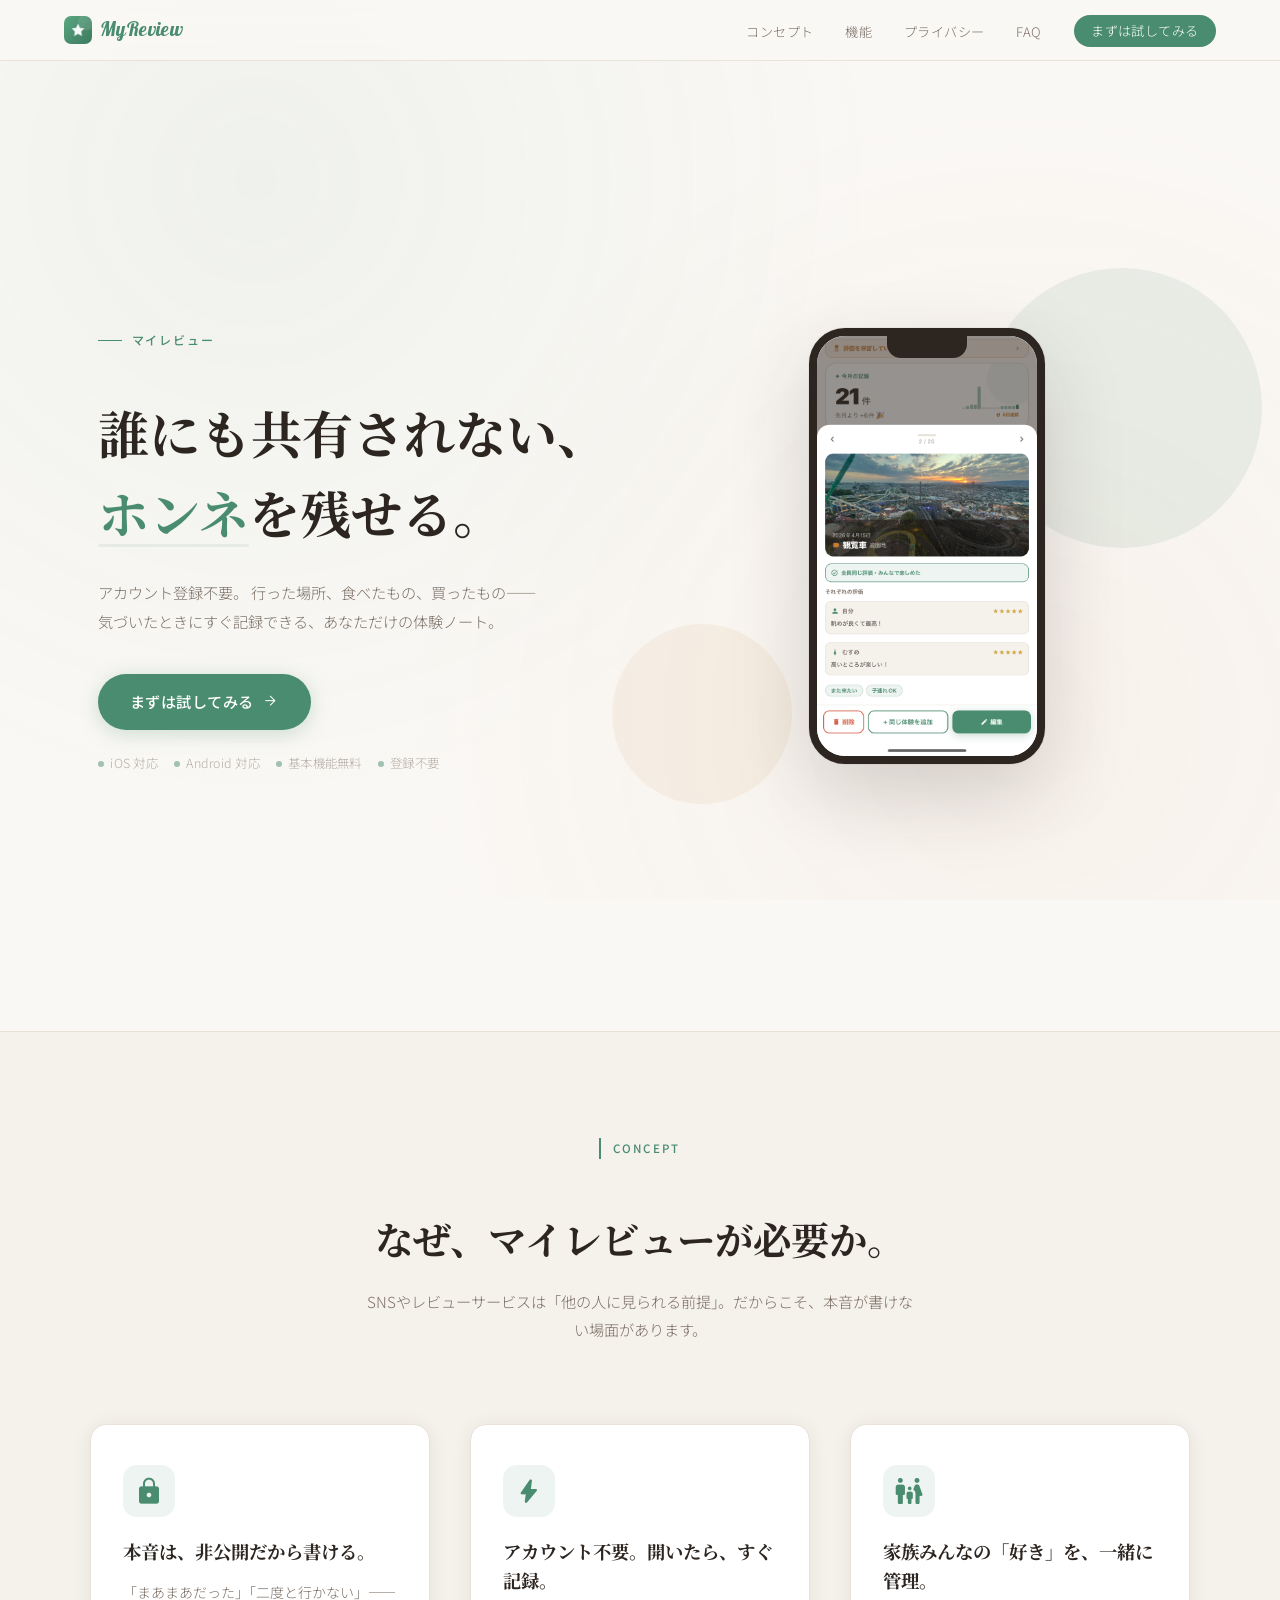
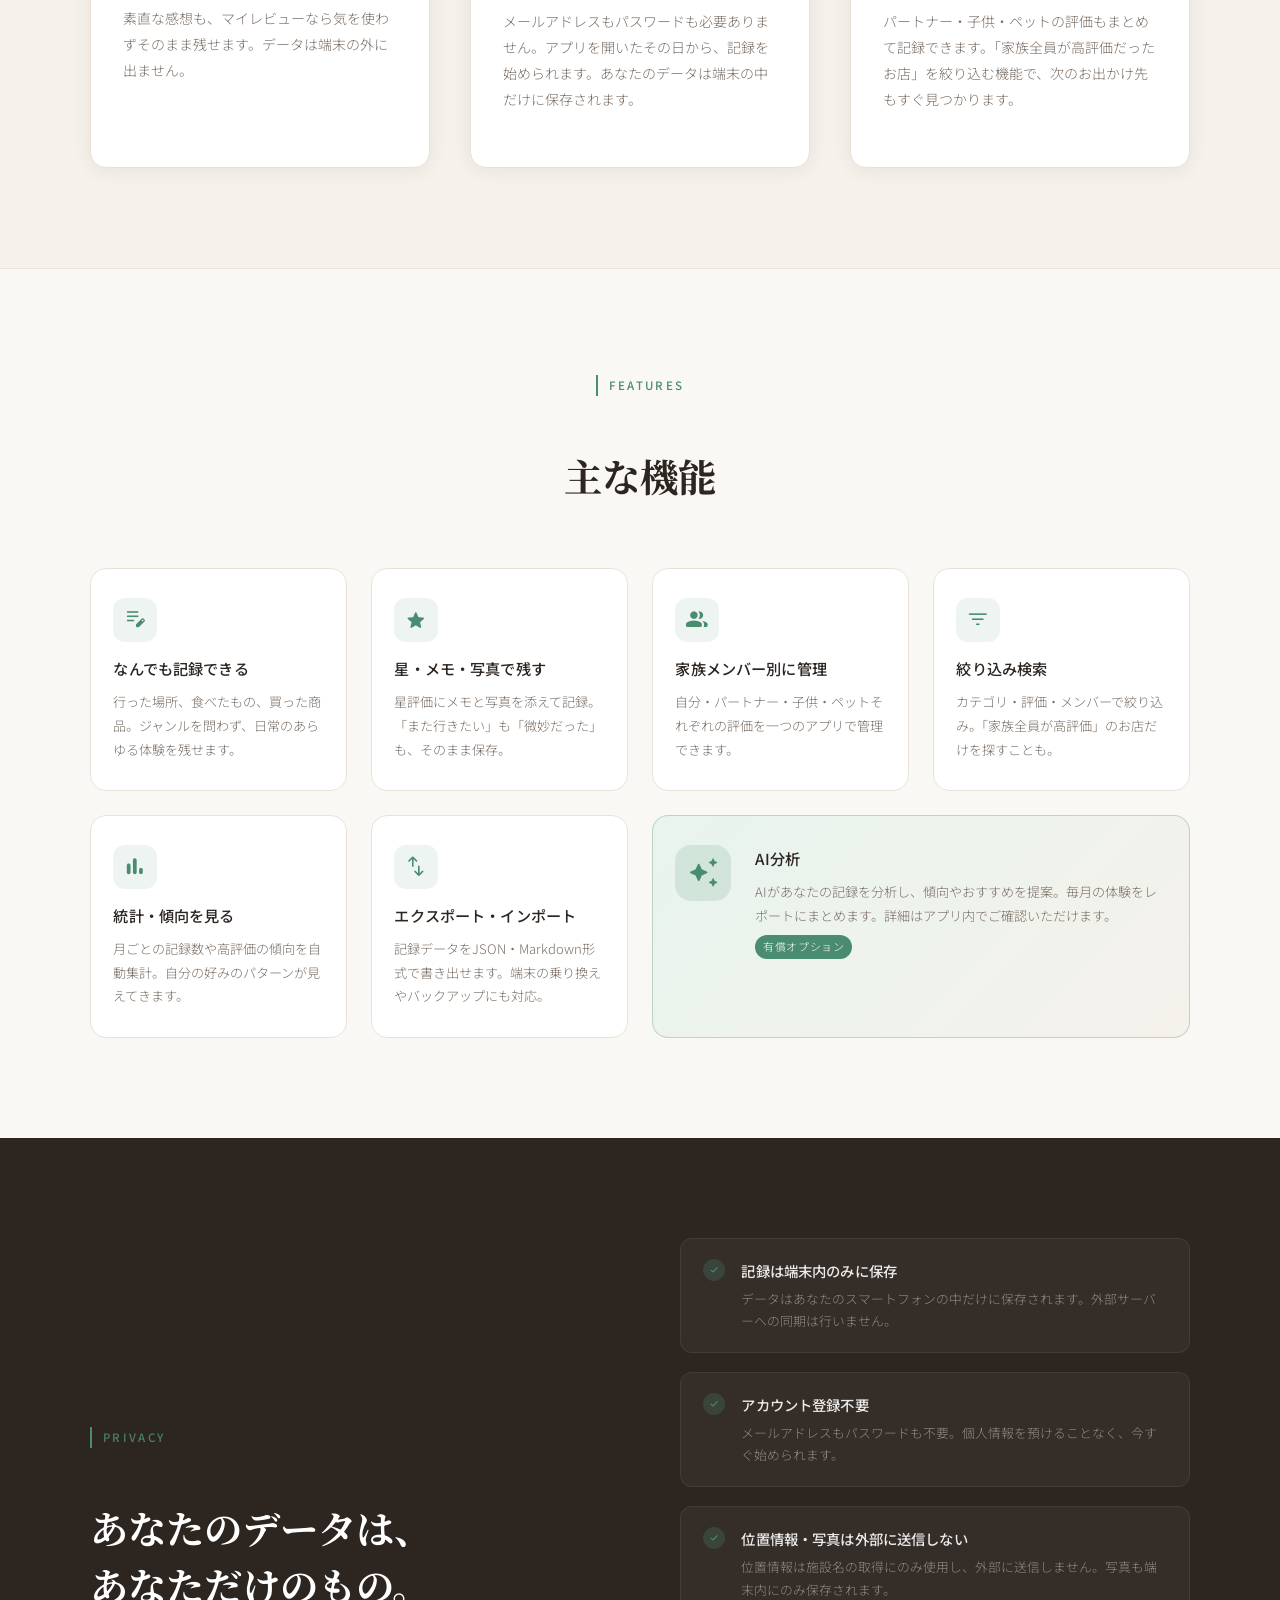
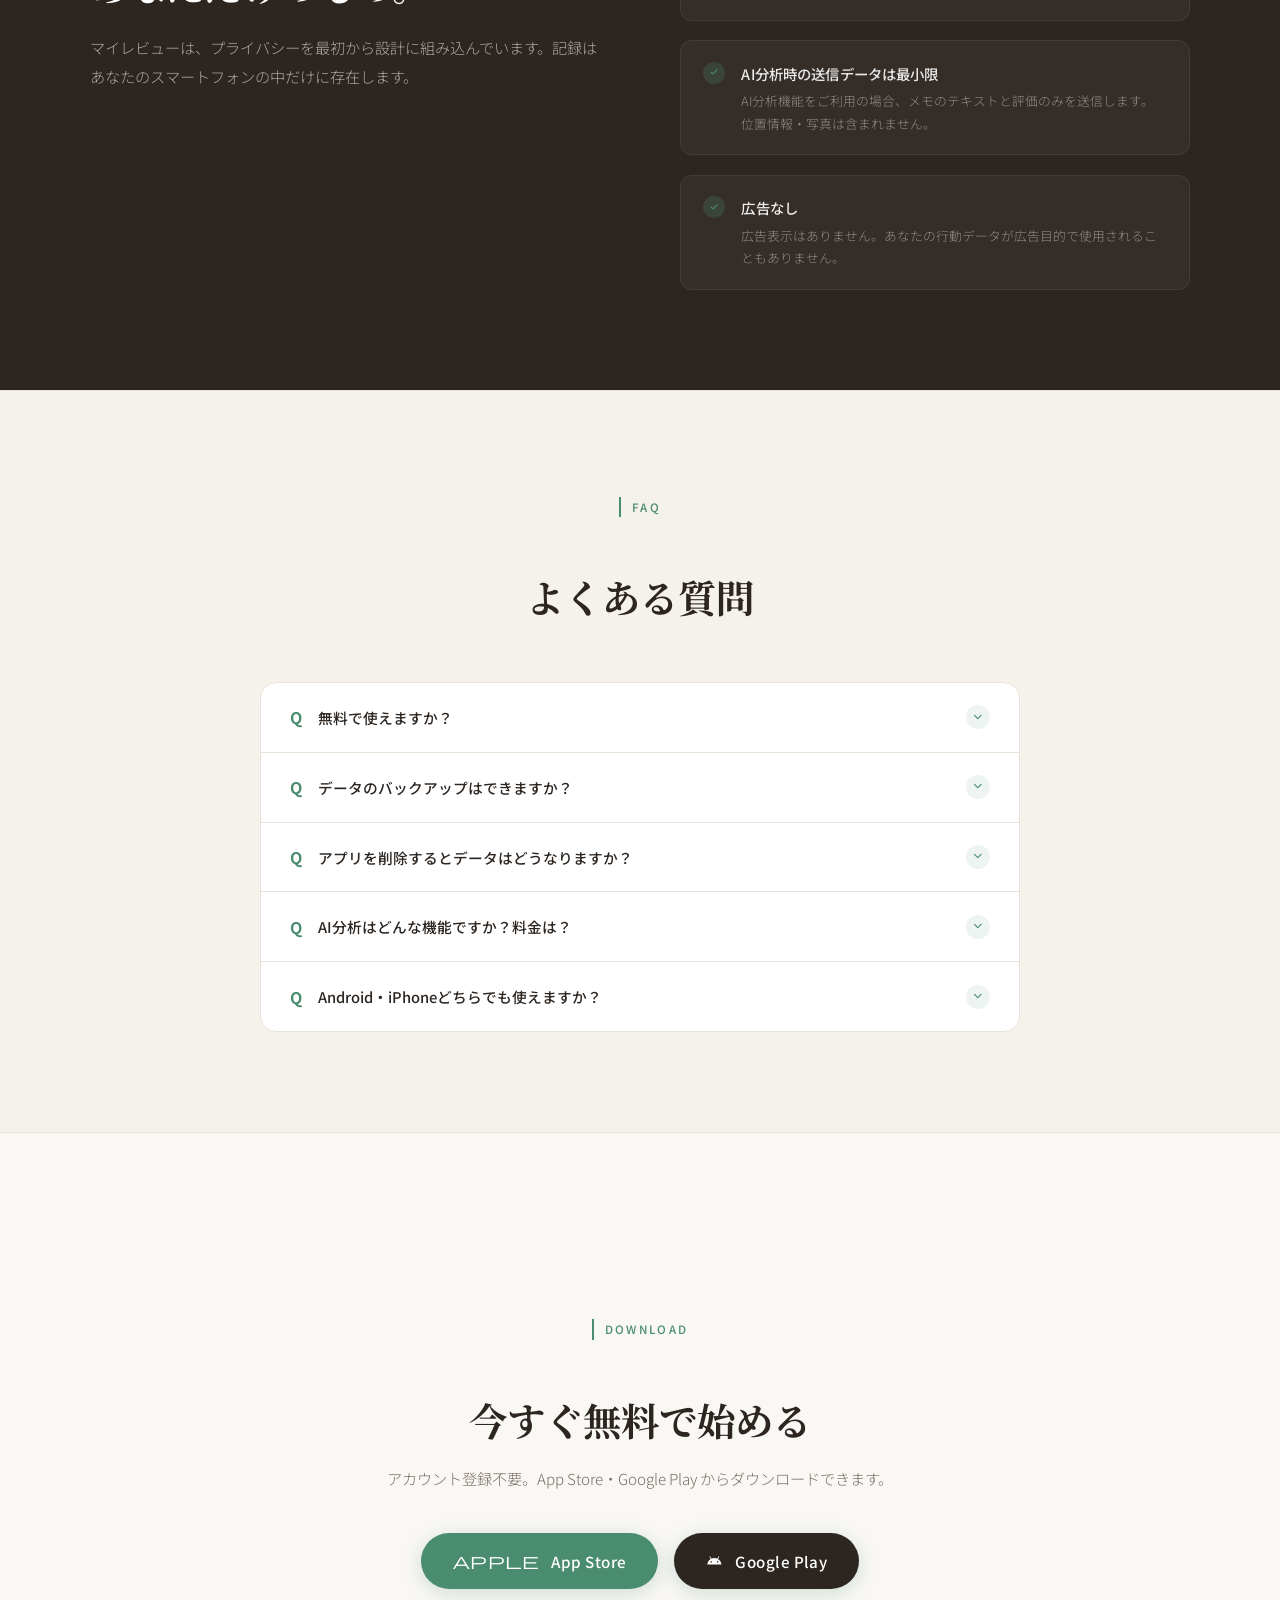
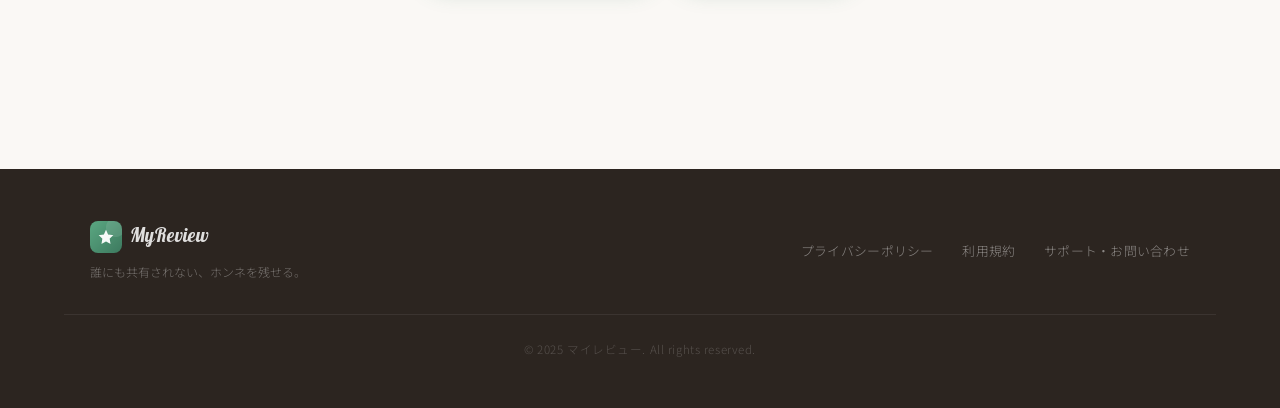
==== docs/my-review/index.html @ 0fd76d33 "Update from https://github.com/k38/my-review/commit/6fc2b87f0de3ad014514d001130b786534f47e41" ====
<!doctype html>
<html lang="ja">

<head>
  <meta charset="UTF-8" />
  <meta name="viewport" content="width=device-width, initial-scale=1.0" />
  <title>マイレビュー — 誰にも共有されない、ホンネを残せる</title>
  <link rel="preconnect" href="https://fonts.googleapis.com" />
  <link rel="preconnect" href="https://fonts.gstatic.com" crossorigin />
  <link rel="icon" type="image/png" href="icon.png" />
  <link rel="apple-touch-icon" href="icon.png" />
  <link
    href="https://fonts.googleapis.com/css2?family=Galada&family=Noto+Serif+JP:wght@400;600;700&family=Noto+Sans+JP:wght@300;400;500&display=swap"
    rel="stylesheet" />
  <link
    href="https://fonts.googleapis.com/css2?family=Material+Symbols+Rounded:opsz,wght,FILL,GRAD@20..48,100..700,0..1,-50..200"
    rel="stylesheet" />
  <link rel="stylesheet" href="./style.css" />
</head>

<body>
  <!-- ナビ -->
  <nav>
    <a href="#" class="nav-logo">
      <img src="icon.png" alt="マイレビューアイコン" />
      <span class="brand-galada">MyReview</span>
    </a>
    <ul class="nav-links">
      <li><a href="#concept">コンセプト</a></li>
      <li><a href="#features">機能</a></li>
      <li><a href="#privacy">プライバシー</a></li>
      <li><a href="#faq">FAQ</a></li>
      <li><a href="#download" class="nav-cta">まずは試してみる</a></li>
    </ul>
  </nav>

  <!-- Hero -->
  <section id="hero">
    <div class="hero-inner">
      <div>
        <p class="hero-eyebrow">
          <span style="
                font-family: &quot;Noto Sans JP&quot;, sans-serif;
                font-weight: 500;
                letter-spacing: 0.15em;
              ">マイレビュー</span>
        </p>
        <h1 class="hero-title">
          <span style="display: inline-block; word-break: keep-all;">誰にも共有されない、</span><br /><em>ホンネ</em>を残せる。
        </h1>
        <p class="hero-sub">
          アカウント登録不要。
          <span style="display: inline-block; word-break: keep-all;">行った場所、食べたもの、買ったもの——</span>
          <span style="display: inline-block; word-break: keep-all;">気づいたときにすぐ記録できる、あなただけの体験ノート。</span>
        </p>
        <a href="#" class="hero-cta">
          まずは試してみる
          <span class="ms hero-cta-arrow" style="font-size: 1.1em">arrow_forward</span>
        </a>
        <div class="hero-badges">
          <span class="hero-badge"><span class="hero-badge-dot"></span>iOS 対応</span>
          <span class="hero-badge"><span class="hero-badge-dot"></span>Android 対応</span>
          <span class="hero-badge"><span class="hero-badge-dot"></span>基本機能無料</span>
          <span class="hero-badge"><span class="hero-badge-dot"></span>登録不要</span>
        </div>
      </div>

      <div class="hero-visual">
        <div class="phone-decoration phone-decoration-1"></div>
        <div class="phone-decoration phone-decoration-2"></div>
        <div class="phone-mockup">
          <div class="phone-notch"></div>
          <img src="sample.png" alt="App screen showing the MyReview interface"
            style="width: 100%; height: 100%; object-fit: cover; object-position: bottom; display: block;" />
        </div>
      </div>
  </section>

  <!-- コンセプト -->
  <section id="concept">
    <div class="concept-inner">
      <div class="concept-header fade-in">
        <span class="section-label">Concept</span>
        <h2 class="section-title">なぜ、マイレビューが必要か。</h2>
        <p class="section-body" style="margin: 0 auto">
          SNSやレビューサービスは「他の人に見られる前提」。だからこそ、本音が書けない場面があります。
        </p>
      </div>

      <div class="concept-blocks">
        <div class="concept-block fade-in fade-in-delay-1">
          <div class="concept-icon ms" style="margin-bottom: 1.2rem">
            lock
          </div>
          <h3 class="concept-block-title">本音は、非公開だから書ける。</h3>
          <p class="concept-block-body">
            「まあまあだった」「二度と行かない」——素直な感想も、マイレビューなら気を使わずそのまま残せます。データは端末の外に出ません。
          </p>
        </div>
        <div class="concept-block fade-in fade-in-delay-2">
          <div class="concept-icon ms" style="margin-bottom: 1.2rem">
            bolt
          </div>
          <h3 class="concept-block-title">
            アカウント不要。開いたら、すぐ記録。
          </h3>
          <p class="concept-block-body">
            メールアドレスもパスワードも必要ありません。アプリを開いたその日から、記録を始められます。あなたのデータは端末の中だけに保存されます。
          </p>
        </div>
        <div class="concept-block fade-in fade-in-delay-3">
          <div class="concept-icon ms" style="margin-bottom: 1.2rem">
            family_restroom
          </div>
          <h3 class="concept-block-title">
            家族みんなの「好き」を、一緒に管理。
          </h3>
          <p class="concept-block-body">
            パートナー・子供・ペットの評価もまとめて記録できます。「家族全員が高評価だったお店」を絞り込む機能で、次のお出かけ先もすぐ見つかります。
          </p>
        </div>
      </div>
    </div>
  </section>

  <!-- 機能紹介 -->
  <section id="features">
    <div class="features-header fade-in">
      <span class="section-label">Features</span>
      <h2 class="section-title">主な機能</h2>
    </div>

    <div class="features-grid">
      <div class="feature-card fade-in fade-in-delay-1">
        <div class="feature-icon ms">edit_note</div>
        <div class="feature-title">なんでも記録できる</div>
        <div class="feature-body">
          行った場所、食べたもの、買った商品。ジャンルを問わず、日常のあらゆる体験を残せます。
        </div>
      </div>
      <div class="feature-card fade-in fade-in-delay-2">
        <div class="feature-icon ms">star</div>
        <div class="feature-title">星・メモ・写真で残す</div>
        <div class="feature-body">
          星評価にメモと写真を添えて記録。「また行きたい」も「微妙だった」も、そのまま保存。
        </div>
      </div>
      <div class="feature-card fade-in fade-in-delay-3">
        <div class="feature-icon ms">group</div>
        <div class="feature-title">家族メンバー別に管理</div>
        <div class="feature-body">
          自分・パートナー・子供・ペットそれぞれの評価を一つのアプリで管理できます。
        </div>
      </div>
      <div class="feature-card fade-in fade-in-delay-4">
        <div class="feature-icon ms">filter_list</div>
        <div class="feature-title">絞り込み検索</div>
        <div class="feature-body">
          カテゴリ・評価・メンバーで絞り込み。「家族全員が高評価」のお店だけを探すことも。
        </div>
      </div>
      <div class="feature-card fade-in">
        <div class="feature-icon ms">bar_chart</div>
        <div class="feature-title">統計・傾向を見る</div>
        <div class="feature-body">
          月ごとの記録数や高評価の傾向を自動集計。自分の好みのパターンが見えてきます。
        </div>
      </div>
      <div class="feature-card fade-in fade-in-delay-1">
        <div class="feature-icon ms">import_export</div>
        <div class="feature-title">エクスポート・インポート</div>
        <div class="feature-body">
          記録データをJSON・Markdown形式で書き出せます。端末の乗り換えやバックアップにも対応。
        </div>
      </div>
      <div class="feature-card ai fade-in fade-in-delay-2">
        <div class="feature-ai-icon ms">auto_awesome</div>
        <div>
          <div class="feature-title">AI分析</div>
          <div class="feature-body">
            AIがあなたの記録を分析し、傾向やおすすめを提案。毎月の体験をレポートにまとめます。詳細はアプリ内でご確認いただけます。
          </div>
          <span class="feature-badge">有償オプション</span>
        </div>
      </div>
    </div>
  </section>

  <!-- プライバシー -->
  <section id="privacy">
    <div class="privacy-inner">
      <div>
        <span class="section-label privacy-label">Privacy</span>
        <h2 class="section-title privacy-title">
          あなたのデータは、<br />あなただけのもの。
        </h2>
        <p class="section-body privacy-body">
          マイレビューは、プライバシーを最初から設計に組み込んでいます。記録はあなたのスマートフォンの中だけに存在します。
        </p>
      </div>

      <div class="privacy-items">
        <div class="privacy-item fade-in">
          <div class="privacy-check ms" style="
                font-variation-settings:
                  &quot;FILL&quot; 1,
                  &quot;wght&quot; 400,
                  &quot;GRAD&quot; 0,
                  &quot;opsz&quot; 20;
                font-size: 0.9rem;
              ">
            check
          </div>
          <div>
            <div class="privacy-item-title">記録は端末内のみに保存</div>
            <div class="privacy-item-body">
              データはあなたのスマートフォンの中だけに保存されます。外部サーバーへの同期は行いません。
            </div>
          </div>
        </div>
        <div class="privacy-item fade-in fade-in-delay-1">
          <div class="privacy-check ms" style="
                font-variation-settings:
                  &quot;FILL&quot; 1,
                  &quot;wght&quot; 400,
                  &quot;GRAD&quot; 0,
                  &quot;opsz&quot; 20;
                font-size: 0.9rem;
              ">
            check
          </div>
          <div>
            <div class="privacy-item-title">アカウント登録不要</div>
            <div class="privacy-item-body">
              メールアドレスもパスワードも不要。個人情報を預けることなく、今すぐ始められます。
            </div>
          </div>
        </div>
        <div class="privacy-item fade-in fade-in-delay-2">
          <div class="privacy-check ms" style="
                font-variation-settings:
                  &quot;FILL&quot; 1,
                  &quot;wght&quot; 400,
                  &quot;GRAD&quot; 0,
                  &quot;opsz&quot; 20;
                font-size: 0.9rem;
              ">
            check
          </div>
          <div>
            <div class="privacy-item-title">
              位置情報・写真は外部に送信しない
            </div>
            <div class="privacy-item-body">
              位置情報は施設名の取得にのみ使用し、外部に送信しません。写真も端末内にのみ保存されます。
            </div>
          </div>
        </div>
        <div class="privacy-item fade-in fade-in-delay-3">
          <div class="privacy-check ms" style="
                font-variation-settings:
                  &quot;FILL&quot; 1,
                  &quot;wght&quot; 400,
                  &quot;GRAD&quot; 0,
                  &quot;opsz&quot; 20;
                font-size: 0.9rem;
              ">
            check
          </div>
          <div>
            <div class="privacy-item-title">AI分析時の送信データは最小限</div>
            <div class="privacy-item-body">
              AI分析機能をご利用の場合、メモのテキストと評価のみを送信します。位置情報・写真は含まれません。
            </div>
          </div>
        </div>
        <div class="privacy-item fade-in fade-in-delay-4">
          <div class="privacy-check ms" style="
                font-variation-settings:
                  &quot;FILL&quot; 1,
                  &quot;wght&quot; 400,
                  &quot;GRAD&quot; 0,
                  &quot;opsz&quot; 20;
                font-size: 0.9rem;
              ">
            check
          </div>
          <div>
            <div class="privacy-item-title">広告なし</div>
            <div class="privacy-item-body">
              広告表示はありません。あなたの行動データが広告目的で使用されることもありません。
            </div>
          </div>
        </div>
      </div>
    </div>
  </section>

  <!-- FAQ -->
  <section id="faq">
    <div class="faq-inner">
      <div class="faq-header fade-in">
        <span class="section-label">FAQ</span>
        <h2 class="section-title">よくある質問</h2>
      </div>

      <div class="faq-list">
        <div class="faq-item">
          <button class="faq-question" onclick="toggleFaq(this)">
            <span class="faq-q-label">Q</span>
            <span class="faq-q-text">無料で使えますか？</span>
            <span class="faq-chevron ms">expand_more</span>
          </button>
          <div class="faq-answer">
            基本機能（記録・検索・統計）は無料でご利用いただけます。AI分析機能は有償オプションです。
          </div>
        </div>
        <div class="faq-item">
          <button class="faq-question" onclick="toggleFaq(this)">
            <span class="faq-q-label">Q</span>
            <span class="faq-q-text">データのバックアップはできますか？</span>
            <span class="faq-chevron ms">expand_more</span>
          </button>
          <div class="faq-answer">
            記録データ（写真を除く）をJSON・Markdown形式でエクスポートできます。エクスポートしたJSONファイルをインポートすることで、端末の乗り換え時にデータを引き継ぐことができます。
          </div>
        </div>
        <div class="faq-item">
          <button class="faq-question" onclick="toggleFaq(this)">
            <span class="faq-q-label">Q</span>
            <span class="faq-q-text">アプリを削除するとデータはどうなりますか？</span>
            <span class="faq-chevron ms">expand_more</span>
          </button>
          <div class="faq-answer">
            アプリを削除すると、端末内の記録データもすべて削除されます。削除前にJSONエクスポートでバックアップを取ることをおすすめします。
          </div>
        </div>
        <div class="faq-item">
          <button class="faq-question" onclick="toggleFaq(this)">
            <span class="faq-q-label">Q</span>
            <span class="faq-q-text">AI分析はどんな機能ですか？料金は？</span>
            <span class="faq-chevron ms">expand_more</span>
          </button>
          <div class="faq-answer">
            メモや評価をもとにAIがあなたの傾向を分析し、レポートやおすすめを提案する機能です。料金はアプリ内でご確認いただけます。
          </div>
        </div>
        <div class="faq-item">
          <button class="faq-question" onclick="toggleFaq(this)">
            <span class="faq-q-label">Q</span>
            <span class="faq-q-text">Android・iPhoneどちらでも使えますか？</span>
            <span class="faq-chevron ms">expand_more</span>
          </button>
          <div class="faq-answer">iOS・Android両方に対応しています。</div>
        </div>
      </div>
    </div>
  </section>

  <!-- ダウンロード -->
  <section id="download">
    <div style="text-align: center; padding: 80px 5vw">
      <span class="section-label">Download</span>
      <h2 class="section-title" style="margin-bottom: 1rem">
        今すぐ無料で始める
      </h2>
      <p class="section-body" style="margin: 0 auto 2.5rem">
        アカウント登録不要。App Store・Google Play からダウンロードできます。
      </p>
      <div style="
            display: flex;
            justify-content: center;
            gap: 1rem;
            flex-wrap: wrap;
          ">
        <a href="#" class="hero-cta">
          <span class="ms" style="font-size: 1.1em; vertical-align: middle">apple</span>&nbsp;App Store
        </a>
        <a href="#" class="hero-cta" style="background: #2c2520">
          <span class="ms" style="font-size: 1.1em; vertical-align: middle">android</span>&nbsp;Google Play
        </a>
      </div>
    </div>
  </section>

  <!-- フッター -->
  <footer>
    <div class="footer-inner">
      <div>
        <div class="footer-brand" style="display: flex; align-items: center; gap: 0.5rem">
          <img src="icon.png" alt="" style="width: 32px; height: 32px; border-radius: 8px" />
          <span class="brand-galada" style="font-size: 1.2rem; color: rgba(255, 255, 255, 0.85)">MyReview</span>
        </div>
        <div class="footer-tagline">誰にも共有されない、ホンネを残せる。</div>
      </div>
      <ul class="footer-links">
        <li><a href="./privacy.html">プライバシーポリシー</a></li>
        <li><a href="./terms.html">利用規約</a></li>
        <li>
          <a href="https://forms.gle/txtkW8rJR2xeaCEu9" target="_blank" rel="noopener noreferrer">サポート・お問い合わせ</a>
        </li>
      </ul>
    </div>
    <div class="footer-copy">© 2025 マイレビュー. All rights reserved.</div>
  </footer>

  <script>
    // FAQ アコーディオン
    function toggleFaq(btn) {
      const item = btn.closest(".faq-item");
      const isOpen = item.classList.contains("open");
      document
        .querySelectorAll(".faq-item.open")
        .forEach((el) => el.classList.remove("open"));
      if (!isOpen) item.classList.add("open");
    }

    // スクロールアニメーション
    const observer = new IntersectionObserver(
      (entries) => {
        entries.forEach((entry) => {
          if (entry.isIntersecting) {
            entry.target.classList.add("visible");
          }
        });
      },
      { threshold: 0.1 },
    );

    document
      .querySelectorAll(".fade-in")
      .forEach((el) => observer.observe(el));

    // Hero は即表示
    document
      .querySelectorAll(
        "#hero .fade-in, #hero .hero-title, #hero .hero-sub, #hero .hero-cta",
      )
      .forEach((el) => {
        el.classList.add("visible");
      });
  </script>
</body>

</html>
---- docs/my-review/style.css ----
:root {
  --bg: #faf8f5;
  --bg-warm: #f5f1eb;
  --surface: #ffffff;
  --border: #e8e2d9;
  --text: #2c2520;
  --text-sub: #7a6e65;
  --text-dim: #b5aca3;
  --accent: #4a8c6f;
  --accent-mid: #3a7059;
  --accent-soft: #4a8c6f18;
  --amber: #c97b2e;
  --star: #d4a843;
  --shadow: rgba(44, 37, 32, 0.07);
  --radius: 16px;
}

.ms {
  font-family: "Material Symbols Rounded";
  font-weight: 300;
  font-style: normal;
  font-size: inherit;
  line-height: 1;
  display: inline-flex;
  align-items: center;
  justify-content: center;
  font-variation-settings:
    "FILL" 1,
    "wght" 300,
    "GRAD" 0,
    "opsz" 24;
  user-select: none;
}

html {
  scroll-behavior: smooth;
}

body {
  background: var(--bg);
  color: var(--text);
  font-family: "Noto Sans JP", sans-serif;
  font-weight: 300;
  line-height: 1.8;
  overflow-x: hidden;
  margin: 0;
}

/* ── テクスチャ背景 ── */
body::before {
  content: "";
  position: fixed;
  inset: 0;
  background-image:
    radial-gradient(circle at 20% 20%,
      rgba(74, 140, 111, 0.06) 0%,
      transparent 50%),
    radial-gradient(circle at 80% 80%,
      rgba(201, 123, 46, 0.05) 0%,
      transparent 50%);
  pointer-events: none;
  z-index: 0;
}

/* ── ナビ ── */
nav {
  position: sticky;
  top: 0;
  z-index: 100;
  background: rgba(250, 248, 245, 0.92);
  backdrop-filter: blur(12px);
  border-bottom: 1px solid var(--border);
  padding: 0 5vw;
  display: flex;
  align-items: center;
  justify-content: space-between;
  height: 60px;
}

.nav-logo {
  font-family: "Galada", cursive;
  font-weight: 400;
  font-size: 1.25rem;
  color: var(--accent);
  letter-spacing: 0.02em;
  text-decoration: none;
  display: flex;
  align-items: center;
  gap: 0.5rem;
}

.nav-logo img {
  width: 28px;
  height: 28px;
  border-radius: 7px;
  display: block;
}

.nav-links {
  display: flex;
  gap: 2rem;
  list-style: none;
}

.nav-links a {
  font-size: 0.82rem;
  color: var(--text-sub);
  text-decoration: none;
  letter-spacing: 0.03em;
  transition: color 0.2s;
}

.nav-links a:hover {
  color: var(--accent);
}

.nav-cta {
  background: var(--accent);
  color: #fff !important;
  padding: 0.4rem 1.1rem;
  border-radius: 100px;
  font-size: 0.82rem !important;
  transition: background 0.2s !important;
}

.nav-cta:hover {
  background: var(--accent-mid) !important;
  color: #fff !important;
}

/* ── セクション共通 ── */
section {
  position: relative;
  z-index: 1;
  padding: 100px 5vw;
}

.section-label {
  display: inline-block;
  font-size: 0.72rem;
  letter-spacing: 0.2em;
  text-transform: uppercase;
  color: var(--accent);
  font-weight: 500;
  margin-bottom: 1.2rem;
  border-left: 2px solid var(--accent);
  padding-left: 0.7rem;
}

.section-title {
  font-family: "Noto Serif JP", serif;
  font-size: clamp(1.6rem, 3.5vw, 2.4rem);
  font-weight: 700;
  line-height: 1.5;
  color: var(--text);
  margin-bottom: 1.2rem;
}

.section-body {
  font-size: 0.95rem;
  color: var(--text-sub);
  max-width: 560px;
  line-height: 1.9;
}

/* ── Hero ── */
#hero {
  min-height: 90vh;
  display: flex;
  align-items: center;
  padding-top: 80px;
  padding-bottom: 80px;
}

.hero-inner {
  max-width: 1100px;
  margin: 0 auto;
  display: grid;
  grid-template-columns: 1fr 1fr;
  gap: 4rem;
  align-items: center;
}

.brand-galada {
  font-family: "Galada", cursive;
  font-weight: 400;
  letter-spacing: 0.02em;
  padding-top: 0.2em;
}

.hero-eyebrow {
  font-size: 0.75rem;
  letter-spacing: 0.25em;
  color: var(--accent);
  font-weight: 500;
  margin-bottom: 1.2rem;
  display: flex;
  align-items: center;
  gap: 0.6rem;
}

.hero-eyebrow::before {
  content: "";
  display: inline-block;
  width: 24px;
  height: 1px;
  background: var(--accent);
}

.hero-title {
  font-family: "Noto Serif JP", serif;
  font-size: clamp(2rem, 4.5vw, 3.2rem);
  font-weight: 700;
  line-height: 1.55;
  color: var(--text);
  margin-bottom: 1.6rem;
}

.hero-title em {
  font-style: normal;
  color: var(--accent);
  position: relative;
}

.hero-title em::after {
  content: "";
  position: absolute;
  bottom: 2px;
  left: 0;
  right: 0;
  height: 3px;
  background: var(--accent-soft);
  border-radius: 2px;
}

.hero-sub {
  font-size: 0.95rem;
  color: var(--text-sub);
  line-height: 1.9;
  margin-bottom: 2.4rem;
  max-width: 450px;
}

.hero-cta {
  display: inline-flex;
  align-items: center;
  gap: 0.5rem;
  background: var(--accent);
  color: #fff;
  text-decoration: none;
  padding: 0.9rem 2rem;
  border-radius: 100px;
  font-size: 0.95rem;
  font-weight: 500;
  letter-spacing: 0.03em;
  transition:
    background 0.25s,
    transform 0.2s,
    box-shadow 0.2s;
  box-shadow: 0 4px 20px rgba(74, 140, 111, 0.25);
}

.hero-cta:hover {
  background: var(--accent-mid);
  transform: translateY(-2px);
  box-shadow: 0 8px 28px rgba(74, 140, 111, 0.3);
}

.hero-cta-arrow {
  font-size: 1.1em;
}

.hero-badges {
  display: flex;
  gap: 1rem;
  margin-top: 1.4rem;
  flex-wrap: wrap;
}

.hero-badge {
  display: flex;
  align-items: center;
  gap: 0.4rem;
  font-size: 0.78rem;
  color: var(--text-dim);
  letter-spacing: 0.02em;
}

.hero-badge-dot {
  width: 6px;
  height: 6px;
  border-radius: 50%;
  background: var(--accent);
  opacity: 0.5;
}

/* ── ヒーロービジュアル ── */
.hero-visual {
  display: flex;
  justify-content: center;
  align-items: center;
  position: relative;
}

.phone-mockup {
  width: 220px;
  height: 420px;
  background: var(--surface);
  border-radius: 36px;
  border: 8px solid var(--text);
  box-shadow:
    0 30px 80px rgba(44, 37, 32, 0.18),
    0 0 0 1px rgba(44, 37, 32, 0.04);
  position: relative;
  overflow: hidden;
  animation: float 5s ease-in-out infinite;
}

@keyframes float {

  0%,
  100% {
    transform: translateY(0);
  }

  50% {
    transform: translateY(-10px);
  }
}

.phone-notch {
  position: absolute;
  top: 0;
  left: 50%;
  transform: translateX(-50%);
  width: 80px;
  height: 22px;
  background: var(--text);
  border-radius: 0 0 14px 14px;
  z-index: 10;
}


.phone-decoration {
  position: absolute;
  border-radius: 50%;
  background: var(--accent-soft);
  animation: pulse 4s ease-in-out infinite;
}

.phone-decoration-1 {
  width: 280px;
  height: 280px;
  top: -60px;
  right: -80px;
  animation-delay: 0s;
}

.phone-decoration-2 {
  width: 180px;
  height: 180px;
  bottom: -40px;
  left: -60px;
  animation-delay: 2s;
  background: rgba(201, 123, 46, 0.07);
}

@keyframes pulse {

  0%,
  100% {
    transform: scale(1);
    opacity: 0.8;
  }

  50% {
    transform: scale(1.05);
    opacity: 1;
  }
}

/* ── コンセプト ── */
#concept {
  background: var(--bg-warm);
  border-top: 1px solid var(--border);
  border-bottom: 1px solid var(--border);
}

.concept-inner {
  max-width: 1100px;
  margin: 0 auto;
}

.concept-header {
  text-align: center;
  margin-bottom: 5rem;
}

.concept-blocks {
  display: grid;
  grid-template-columns: repeat(3, 1fr);
  gap: 2.5rem;
}

.concept-block {
  background: var(--surface);
  border-radius: var(--radius);
  padding: 2.5rem 2rem;
  border: 1px solid var(--border);
  box-shadow: 0 2px 20px var(--shadow);
  transition:
    transform 0.3s,
    box-shadow 0.3s;
  position: relative;
  overflow: hidden;
}

.concept-block::before {
  content: "";
  position: absolute;
  top: 0;
  left: 0;
  right: 0;
  height: 3px;
  background: var(--accent);
  border-radius: var(--radius) var(--radius) 0 0;
  transform: scaleX(0);
  transition: transform 0.3s;
  transform-origin: left;
}

.concept-block:hover {
  transform: translateY(-4px);
  box-shadow: 0 12px 40px rgba(44, 37, 32, 0.1);
}

.concept-block:hover::before {
  transform: scaleX(1);
}

.concept-icon {
  font-size: 2rem;
  margin-bottom: 1.2rem;
  display: flex;
  align-items: center;
  justify-content: center;
  width: 52px;
  height: 52px;
  background: var(--accent-soft);
  border-radius: 14px;
  color: var(--accent);
}

.concept-block-title {
  font-family: "Noto Serif JP", serif;
  font-size: 1.15rem;
  font-weight: 700;
  color: var(--text);
  margin-bottom: 0.8rem;
  line-height: 1.6;
}

.concept-block-body {
  font-size: 0.875rem;
  color: var(--text-sub);
  line-height: 1.85;
}

/* ── 機能紹介 ── */
#features {
  max-width: 1100px;
  margin: 0 auto;
  padding-left: 5vw;
  padding-right: 5vw;
}

.features-header {
  text-align: center;
  margin-bottom: 4rem;
}

.features-grid {
  display: grid;
  grid-template-columns: repeat(4, 1fr);
  gap: 1.5rem;
}

.feature-card {
  background: var(--surface);
  border-radius: var(--radius);
  padding: 1.8rem 1.4rem;
  border: 1px solid var(--border);
  transition:
    border-color 0.25s,
    box-shadow 0.25s;
}

.feature-card:hover {
  border-color: var(--accent);
  box-shadow: 0 4px 24px rgba(74, 140, 111, 0.1);
}

.feature-card.ai {
  grid-column: span 2;
  background: linear-gradient(135deg, #e8f4ee, #f5f1eb);
  border-color: rgba(74, 140, 111, 0.3);
  display: flex;
  gap: 1.5rem;
  align-items: flex-start;
}

.feature-icon {
  font-size: 1.6rem;
  margin-bottom: 0.8rem;
  display: flex;
  align-items: center;
  justify-content: center;
  width: 44px;
  height: 44px;
  background: var(--accent-soft);
  border-radius: 12px;
  color: var(--accent);
}

.feature-ai-icon {
  font-size: 2.2rem;
  flex-shrink: 0;
  display: flex;
  align-items: center;
  justify-content: center;
  width: 56px;
  height: 56px;
  background: rgba(74, 140, 111, 0.15);
  border-radius: 16px;
  color: var(--accent);
}

.feature-title {
  font-size: 0.95rem;
  font-weight: 500;
  color: var(--text);
  margin-bottom: 0.5rem;
  letter-spacing: 0.01em;
}

.feature-body {
  font-size: 0.82rem;
  color: var(--text-sub);
  line-height: 1.8;
}

.feature-badge {
  display: inline-block;
  font-size: 0.68rem;
  background: var(--accent);
  color: white;
  padding: 2px 8px;
  border-radius: 100px;
  margin-top: 0.5rem;
  letter-spacing: 0.05em;
}

/* ── プライバシー ── */
#privacy {
  background: var(--text);
  color: #fff;
}

.privacy-inner {
  max-width: 1100px;
  margin: 0 auto;
  display: grid;
  grid-template-columns: 1fr 1fr;
  gap: 5rem;
  align-items: center;
}

.privacy-label {
  color: rgba(74, 140, 111, 0.9) !important;
}

.privacy-title {
  color: #fff !important;
}

.privacy-body {
  color: rgba(255, 255, 255, 0.6) !important;
}

.privacy-items {
  display: flex;
  flex-direction: column;
  gap: 1.2rem;
}

.privacy-item {
  display: flex;
  gap: 1rem;
  align-items: flex-start;
  padding: 1.2rem 1.4rem;
  background: rgba(255, 255, 255, 0.04);
  border-radius: 12px;
  border: 1px solid rgba(255, 255, 255, 0.07);
  transition: background 0.2s;
}

.privacy-item:hover {
  background: rgba(255, 255, 255, 0.07);
}

.privacy-check {
  width: 22px;
  height: 22px;
  border-radius: 50%;
  background: rgba(74, 140, 111, 0.25);
  display: flex;
  align-items: center;
  justify-content: center;
  flex-shrink: 0;
  margin-top: 1px;
  color: var(--accent);
  font-size: 0.8rem;
}

.privacy-item-title {
  font-size: 0.9rem;
  font-weight: 500;
  color: rgba(255, 255, 255, 0.9);
  margin-bottom: 0.25rem;
  letter-spacing: 0.01em;
}

.privacy-item-body {
  font-size: 0.8rem;
  color: rgba(255, 255, 255, 0.45);
  line-height: 1.75;
}

/* ── FAQ ── */
#faq {
  background: var(--bg-warm);
  border-top: 1px solid var(--border);
  border-bottom: 1px solid var(--border);
}

.faq-inner {
  max-width: 760px;
  margin: 0 auto;
}

.faq-header {
  text-align: center;
  margin-bottom: 3.5rem;
}

.faq-list {
  display: flex;
  flex-direction: column;
  gap: 0;
  border: 1px solid var(--border);
  border-radius: var(--radius);
  overflow: hidden;
  background: var(--surface);
}

.faq-item {
  border-bottom: 1px solid var(--border);
}

.faq-item:last-child {
  border-bottom: none;
}

.faq-question {
  width: 100%;
  background: none;
  border: none;
  cursor: pointer;
  padding: 1.4rem 1.8rem;
  display: flex;
  align-items: center;
  justify-content: space-between;
  gap: 1rem;
  text-align: left;
  font-family: "Noto Sans JP", sans-serif;
  font-size: 0.92rem;
  font-weight: 500;
  color: var(--text);
  transition: background 0.2s;
}

.faq-question:hover {
  background: var(--bg-warm);
}

.faq-q-label {
  color: var(--accent);
  font-weight: 700;
  font-size: 1rem;
  flex-shrink: 0;
}

.faq-q-text {
  flex: 1;
}

.faq-chevron {
  flex-shrink: 0;
  width: 24px;
  height: 24px;
  border-radius: 50%;
  background: var(--accent-soft);
  display: flex;
  align-items: center;
  justify-content: center;
  font-size: 1.1rem !important;
  color: var(--accent);
  transition: transform 0.25s;
  font-variation-settings:
    "FILL" 0,
    "wght" 300,
    "GRAD" 0,
    "opsz" 24;
}

.faq-item.open .faq-chevron {
  transform: rotate(180deg);
}

.faq-answer {
  display: none;
  padding: 0 1.8rem 1.4rem;
  padding-left: calc(1.8rem + 1.5rem);
  font-size: 0.875rem;
  color: var(--text-sub);
  line-height: 1.85;
}

.faq-item.open .faq-answer {
  display: block;
}

/* ── フッター ── */
footer {
  background: var(--text);
  color: rgba(255, 255, 255, 0.5);
  padding: 3rem 5vw;
  position: relative;
  z-index: 1;
}

.footer-inner {
  max-width: 1100px;
  margin: 0 auto;
  display: flex;
  align-items: center;
  justify-content: space-between;
  flex-wrap: wrap;
  gap: 1.5rem;
}

.footer-brand {
  font-family: "Noto Serif JP", serif;
  font-size: 1rem;
  color: rgba(255, 255, 255, 0.8);
  font-weight: 700;
  letter-spacing: 0.05em;
}

.footer-tagline {
  font-size: 0.75rem;
  margin-top: 0.3rem;
  color: rgba(255, 255, 255, 0.35);
}

.footer-links {
  display: flex;
  gap: 1.8rem;
  list-style: none;
  flex-wrap: wrap;
}

.footer-links a {
  font-size: 0.8rem;
  color: rgba(255, 255, 255, 0.45);
  text-decoration: none;
  letter-spacing: 0.02em;
  transition: color 0.2s;
}

.footer-links a:hover {
  color: rgba(255, 255, 255, 0.8);
}

.footer-copy {
  width: 100%;
  font-size: 0.72rem;
  color: rgba(255, 255, 255, 0.2);
  text-align: center;
  margin-top: 2rem;
  padding-top: 1.5rem;
  border-top: 1px solid rgba(255, 255, 255, 0.07);
  letter-spacing: 0.05em;
}

/* ── アニメーション ── */
.fade-in {
  opacity: 0;
  transform: translateY(20px);
  transition:
    opacity 0.7s ease,
    transform 0.7s ease;
}

.fade-in.visible {
  opacity: 1;
  transform: translateY(0);
}

.fade-in-delay-1 {
  transition-delay: 0.1s;
}

.fade-in-delay-2 {
  transition-delay: 0.2s;
}

.fade-in-delay-3 {
  transition-delay: 0.3s;
}

.fade-in-delay-4 {
  transition-delay: 0.4s;
}

/* ── レスポンシブ ── */
@media (max-width: 900px) {
  .hero-inner {
    grid-template-columns: 1fr;
    text-align: center;
  }

  .hero-sub {
    margin: 0 auto 2.4rem;
  }

  .hero-badges {
    justify-content: center;
  }

  .hero-visual {
    display: none;
  }

  .concept-blocks {
    grid-template-columns: 1fr;
  }

  .features-grid {
    grid-template-columns: repeat(2, 1fr);
  }

  .feature-card.ai {
    grid-column: span 2;
  }

  .privacy-inner {
    grid-template-columns: 1fr;
    gap: 3rem;
  }

  nav .nav-links {
    display: none;
  }
}

@media (max-width: 600px) {
  section {
    padding: 70px 5vw;
  }

  .features-grid {
    grid-template-columns: 1fr;
  }

  .feature-card.ai {
    grid-column: span 1;
    flex-direction: column;
    gap: 0.5rem;
  }

  .footer-inner {
    flex-direction: column;
    align-items: flex-start;
  }
}


/* ── 法的ページ共通 ── */
.legal-container {
  max-width: 800px;
  margin: 0 auto;
  padding: 80px 5vw 120px;
  position: relative;
  z-index: 1;
}

.legal-title {
  font-family: "Noto Serif JP", serif;
  font-size: clamp(1.6rem, 3vw, 2.2rem);
  font-weight: 700;
  margin-bottom: 0.5rem;
  color: var(--text);
}

.legal-updated {
  font-size: 0.82rem;
  color: var(--text-dim);
  margin-bottom: 3rem;
  letter-spacing: 0.03em;
}

.legal-section {
  margin-bottom: 2.5rem;
}

.legal-section h2 {
  font-family: "Noto Serif JP", serif;
  font-size: 1.05rem;
  font-weight: 600;
  color: var(--text);
  border-left: 3px solid var(--accent);
  padding-left: 0.75rem;
  margin-bottom: 1rem;
}

.legal-section p,
.legal-section li {
  font-size: 0.9rem;
  color: var(--text-sub);
  line-height: 1.9;
}

.legal-section ul {
  padding-left: 1.5rem;
}

.legal-section h3 {
  font-size: 0.95rem;
  font-weight: 600;
  color: var(--text);
  margin: 1.5rem 0 0.6rem;
}

.legal-section h4 {
  font-size: 0.88rem;
  font-weight: 600;
  color: var(--text-sub);
  margin: 1.2rem 0 0.4rem;
}

.legal-section pre {
  background: var(--bg-warm);
  border: 1px solid var(--border);
  border-radius: 8px;
  padding: 0.8rem 1rem;
  font-size: 0.82rem;
  color: var(--text-sub);
  overflow-x: auto;
  margin: 0.5rem 0;
  font-family: monospace;
}

.legal-section table {
  width: 100%;
  border-collapse: collapse;
  font-size: 0.85rem;
  margin-top: 0.5rem;
}

.legal-section th,
.legal-section td {
  border: 1px solid var(--border);
  padding: 0.5rem 0.75rem;
  color: var(--text-sub);
  line-height: 1.6;
}

.legal-section th {
  background: var(--bg-warm);
  font-weight: 500;
  color: var(--text);
}

.legal-warning {
  background: #fff8f0;
  border: 1px solid rgba(201, 123, 46, 0.3);
  border-radius: 8px;
  padding: 1rem 1.2rem;
  margin: 1rem 0;
}

.legal-warning p,
.legal-warning li {
  color: var(--text-sub) !important;
}
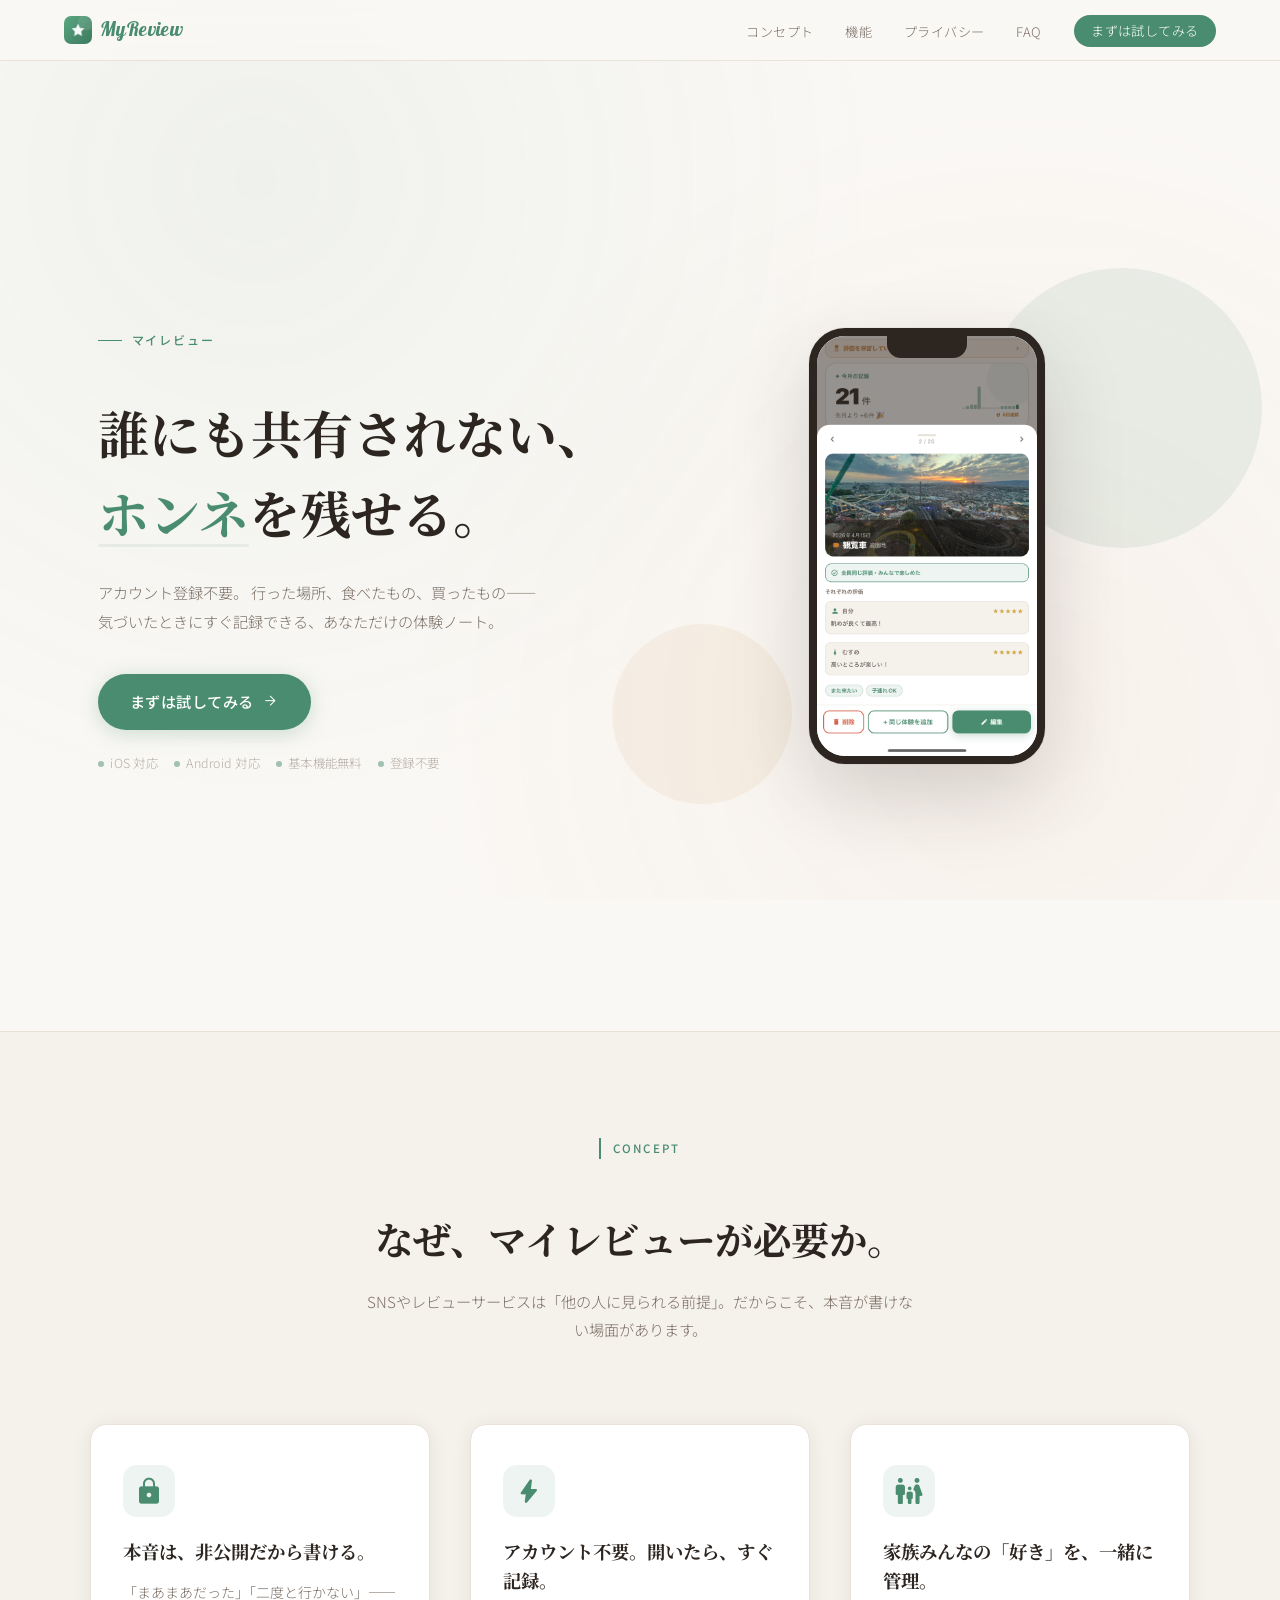
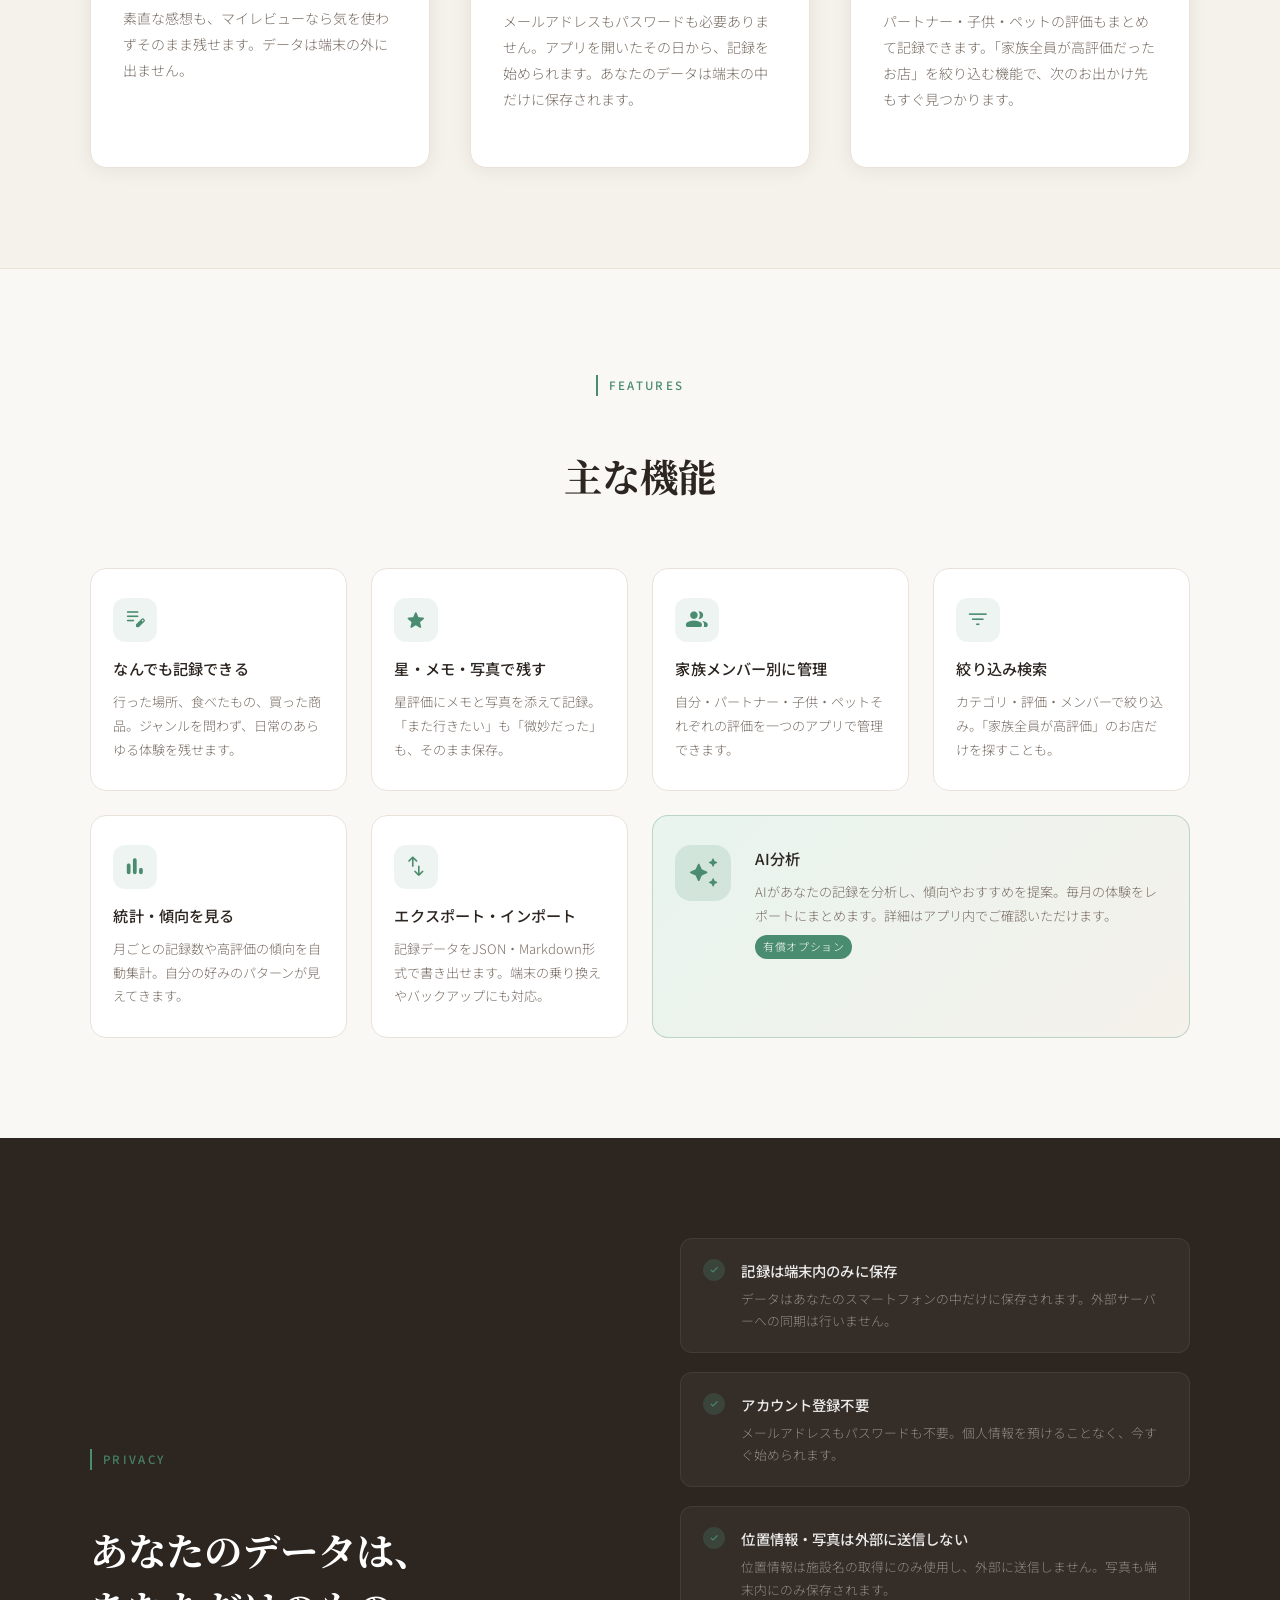
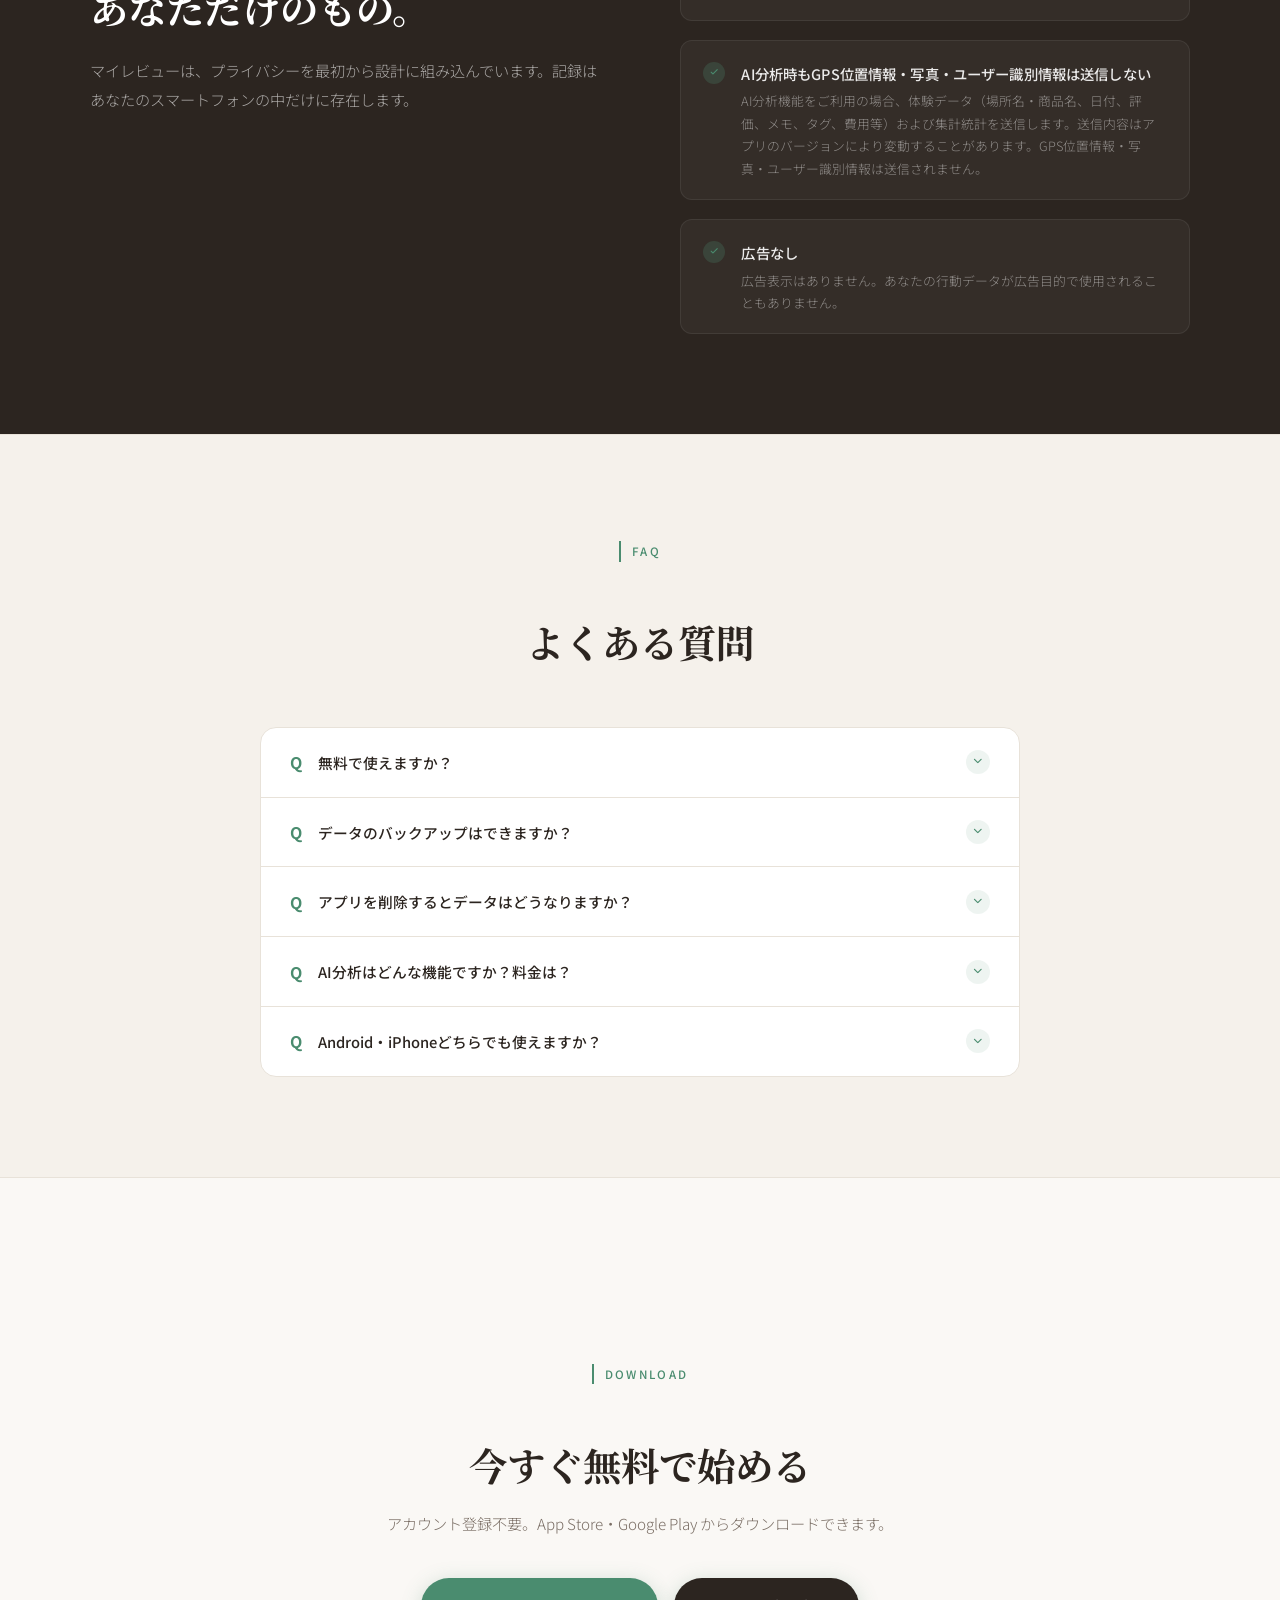
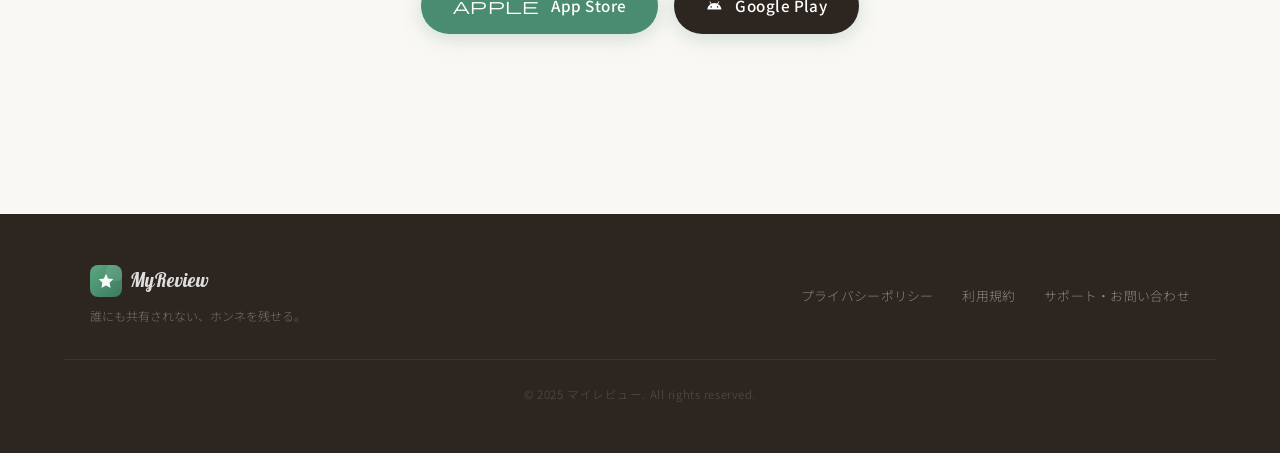
==== commit 77351105: "Update from https://github.com/k38/my-review/commit/786759488e57058e5fe2acf3a68f7995ab0a0875" ====
--- a/docs/my-review/index.html
+++ b/docs/my-review/index.html
@@ -268,9 +268,9 @@
             check
           </div>
           <div>
-            <div class="privacy-item-title">AI分析時の送信データは最小限</div>
+            <div class="privacy-item-title">AI分析時もGPS位置情報・写真・ユーザー識別情報は送信しない</div>
             <div class="privacy-item-body">
-              AI分析機能をご利用の場合、メモのテキストと評価のみを送信します。位置情報・写真は含まれません。
+              AI分析機能をご利用の場合、体験データ（場所名・商品名、日付、評価、メモ、タグ、費用等）および集計統計を送信します。送信内容はアプリのバージョンにより変動することがあります。GPS位置情報・写真・ユーザー識別情報は送信されません。
             </div>
           </div>
         </div>
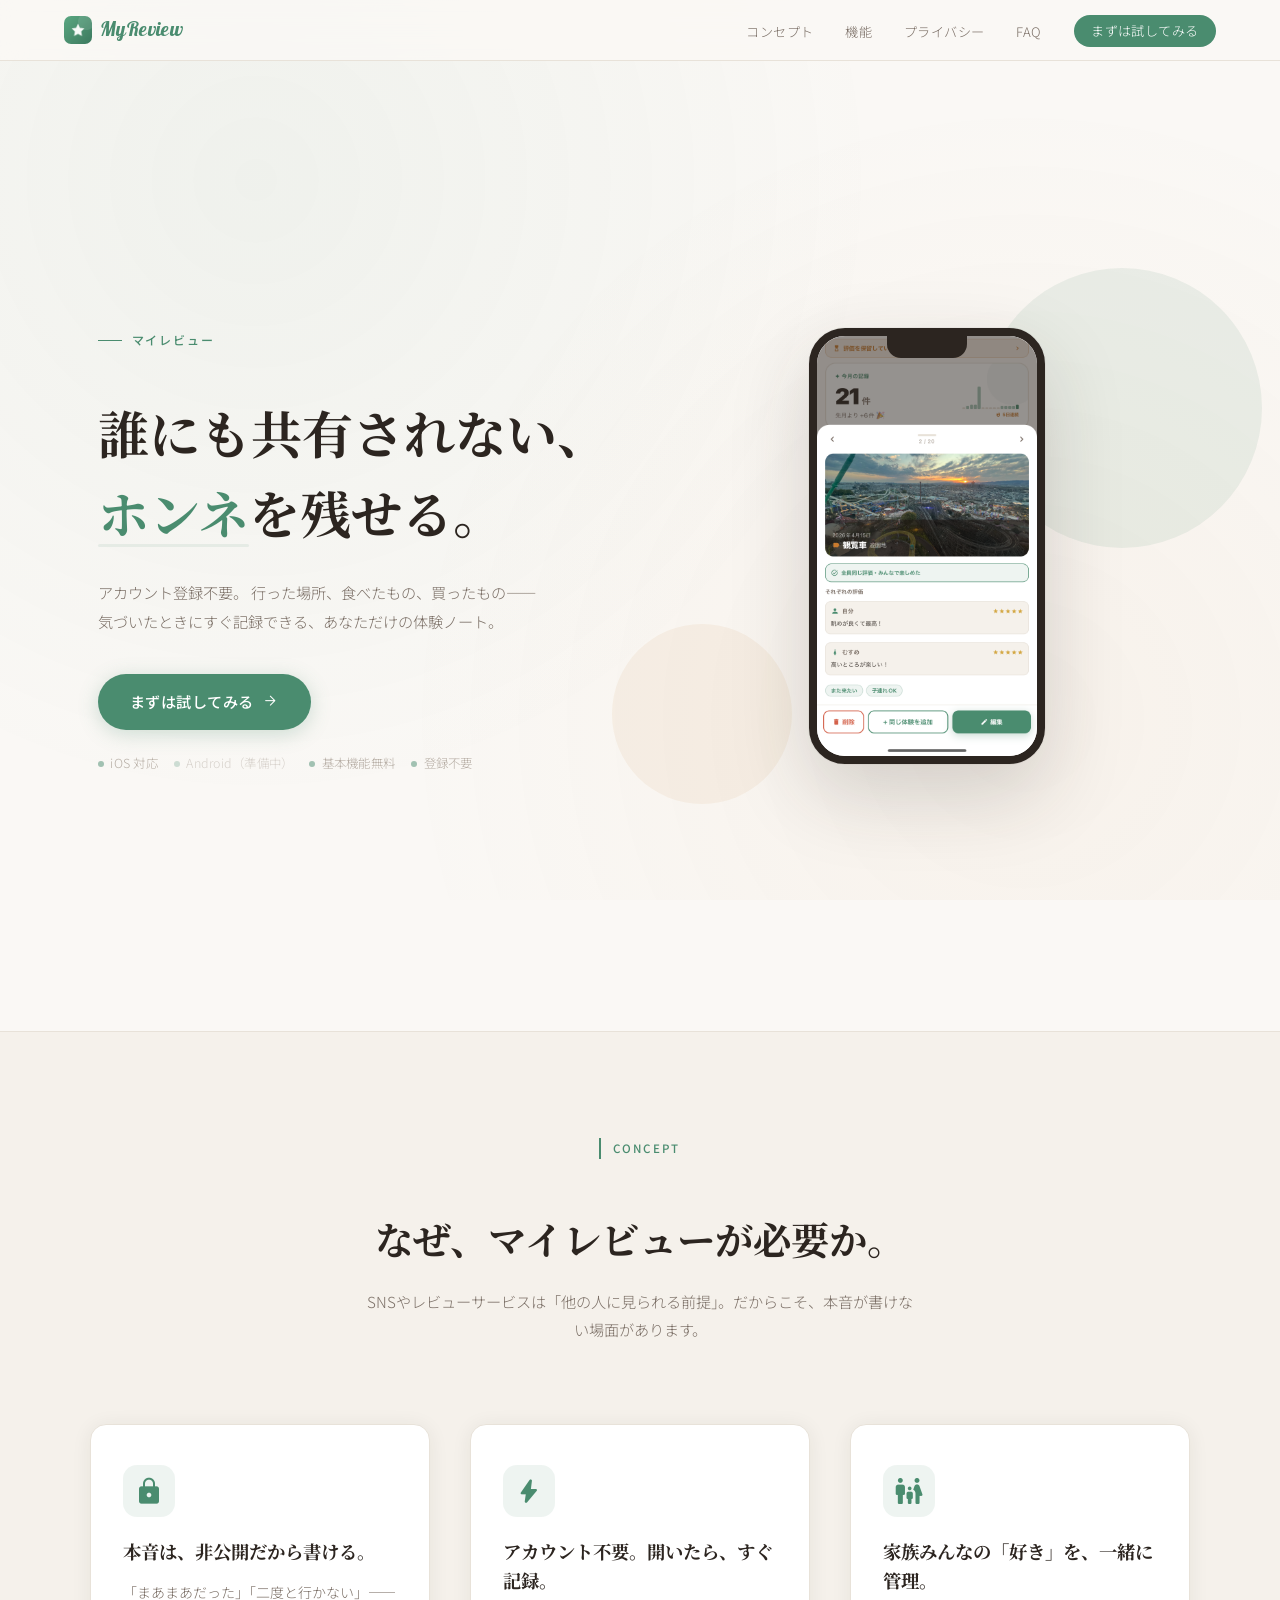
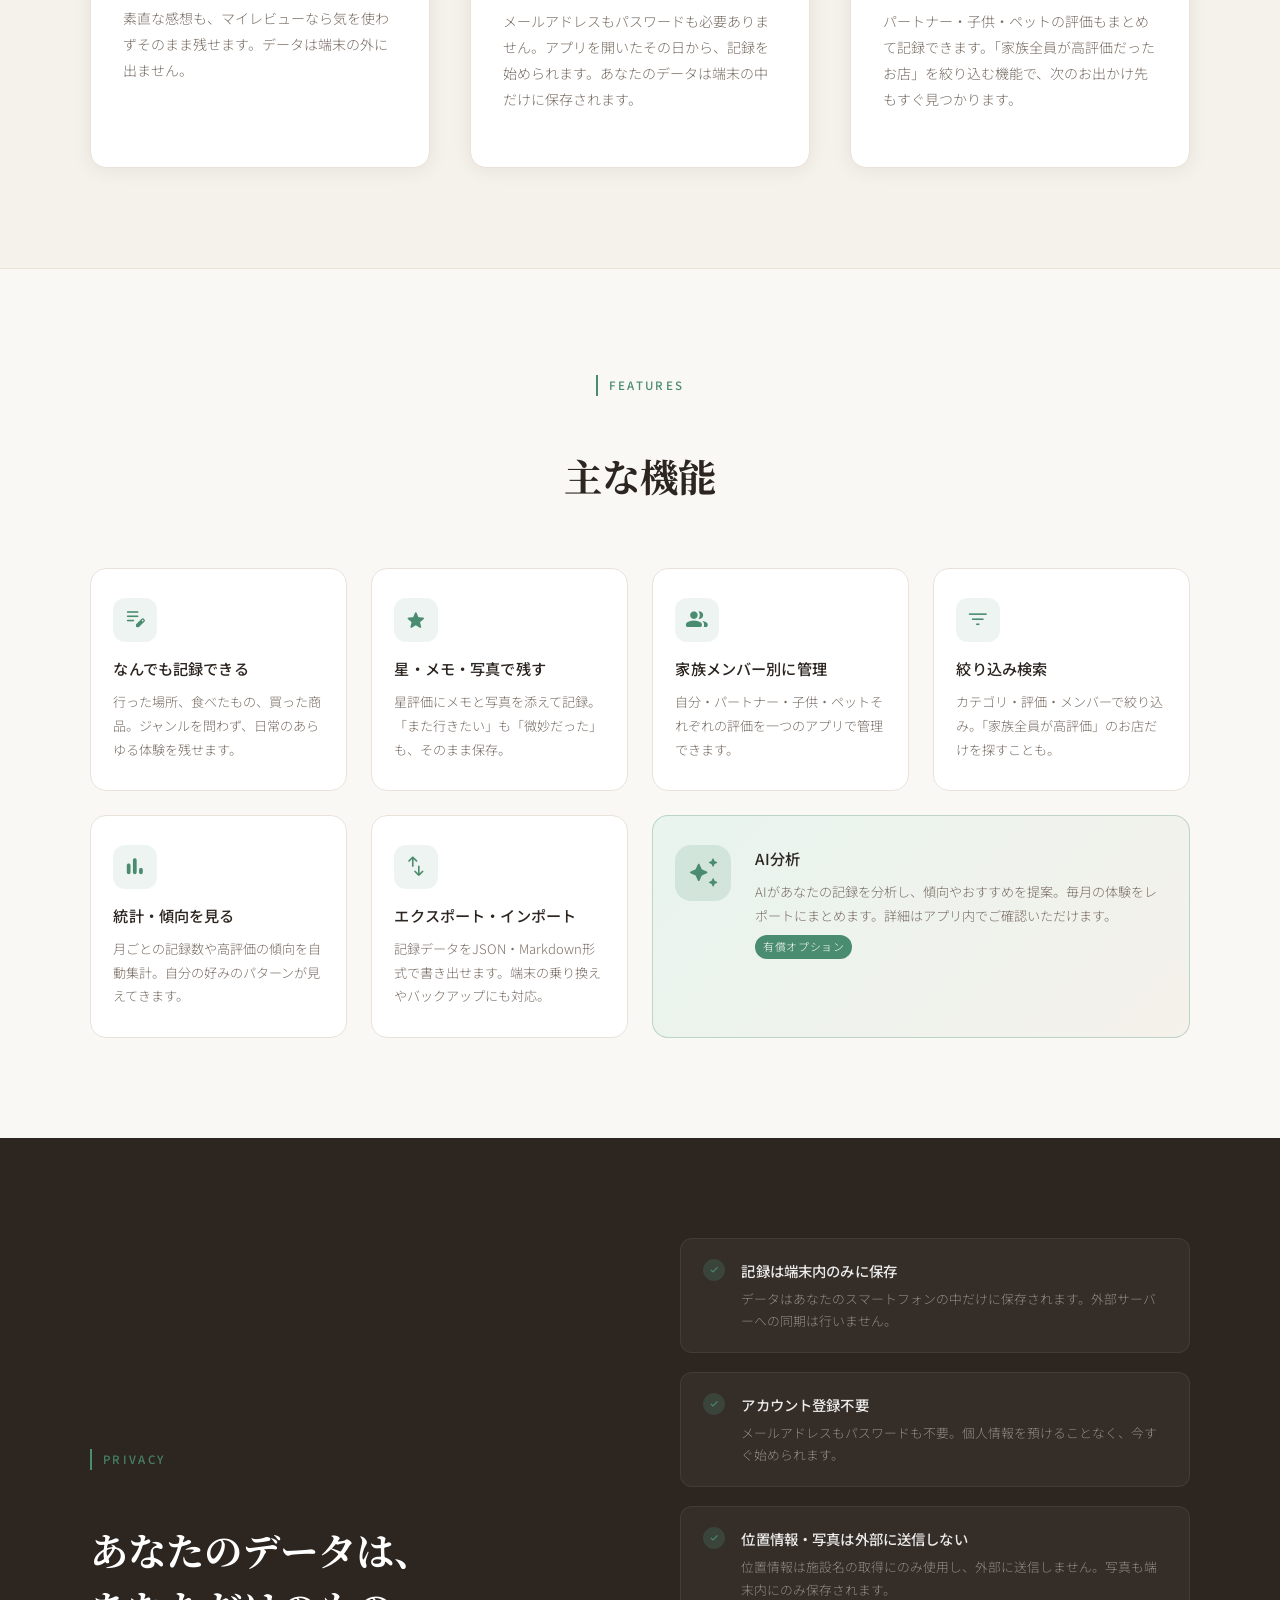
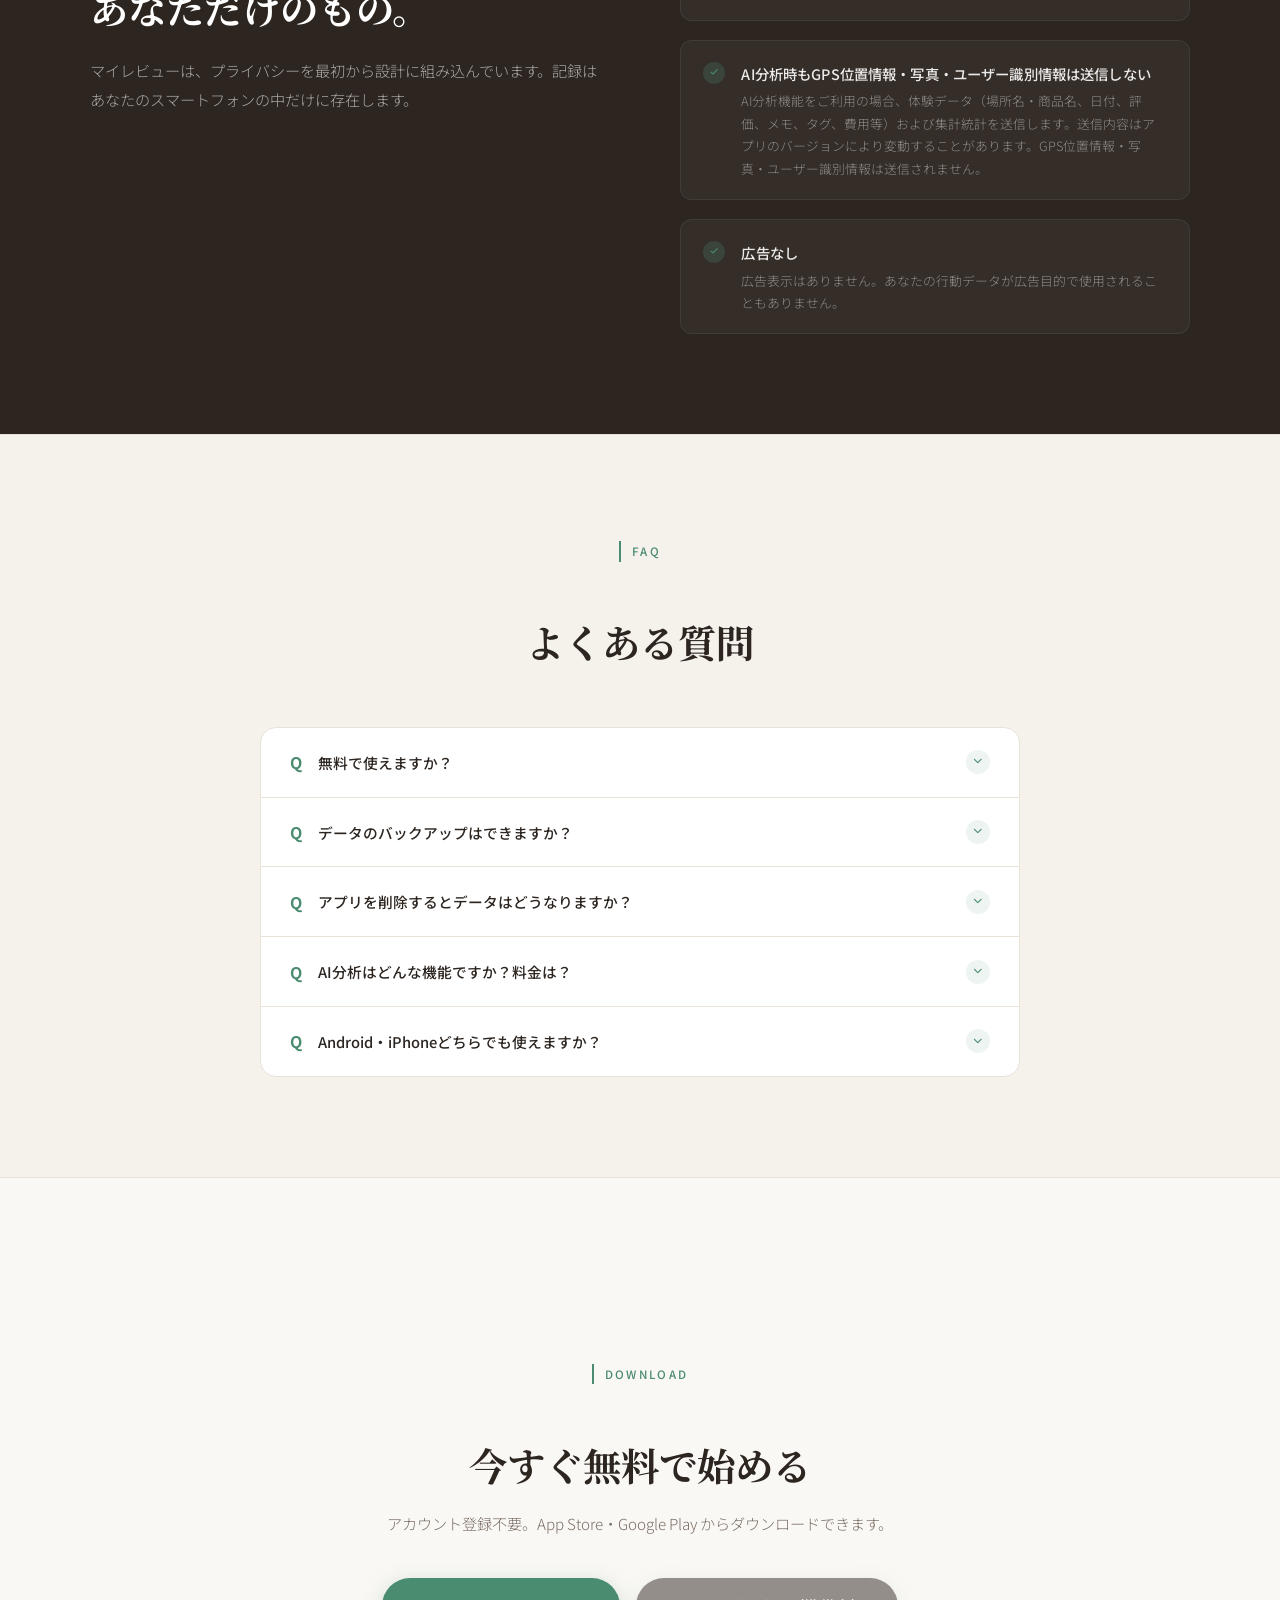
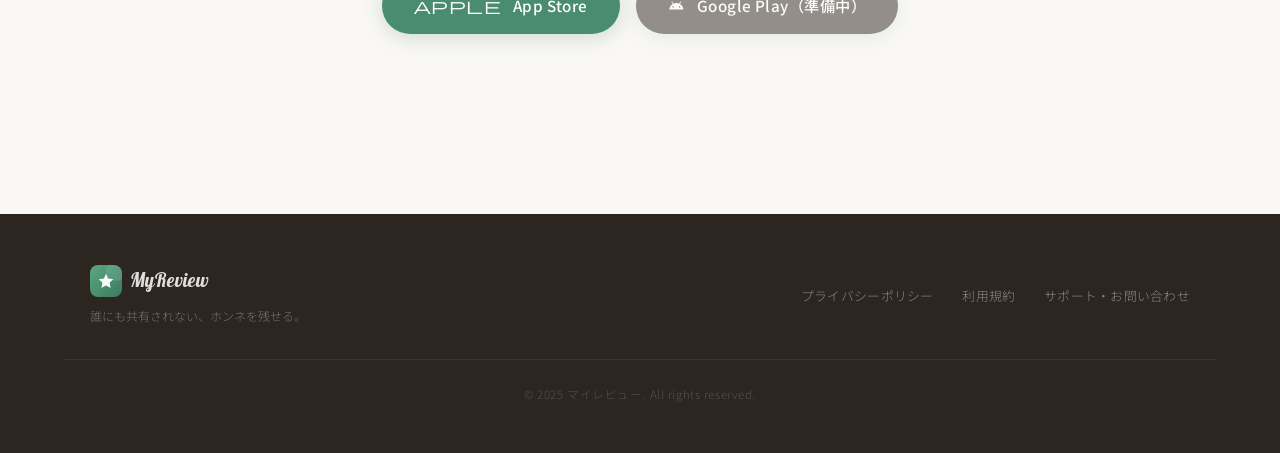
==== commit a38356e8: "Update from https://github.com/k38/my-review/commit/fdcfcd0dc2db54154697a380ac2883394e66b8d1" ====
--- a/docs/my-review/index.html
+++ b/docs/my-review/index.html
@@ -53,13 +53,14 @@
           <span style="display: inline-block; word-break: keep-all;">行った場所、食べたもの、買ったもの——</span>
           <span style="display: inline-block; word-break: keep-all;">気づいたときにすぐ記録できる、あなただけの体験ノート。</span>
         </p>
-        <a href="#" class="hero-cta">
+        <!-- TODO: App Store公開後に正式URLへ差し替え -->
+        <a href="https://apps.apple.com/jp/app/id000000000" class="hero-cta">
           まずは試してみる
           <span class="ms hero-cta-arrow" style="font-size: 1.1em">arrow_forward</span>
         </a>
         <div class="hero-badges">
           <span class="hero-badge"><span class="hero-badge-dot"></span>iOS 対応</span>
-          <span class="hero-badge"><span class="hero-badge-dot"></span>Android 対応</span>
+          <span class="hero-badge" style="opacity: 0.5"><span class="hero-badge-dot"></span>Android（準備中）</span>
           <span class="hero-badge"><span class="hero-badge-dot"></span>基本機能無料</span>
           <span class="hero-badge"><span class="hero-badge-dot"></span>登録不要</span>
         </div>
@@ -351,7 +352,7 @@
             <span class="faq-q-text">Android・iPhoneどちらでも使えますか？</span>
             <span class="faq-chevron ms">expand_more</span>
           </button>
-          <div class="faq-answer">iOS・Android両方に対応しています。</div>
+          <div class="faq-answer">現在はiOS版を提供中です。Android版は準備中です。</div>
         </div>
       </div>
     </div>
@@ -373,12 +374,13 @@
             gap: 1rem;
             flex-wrap: wrap;
           ">
-        <a href="#" class="hero-cta">
+        <!-- TODO: App Store公開後に正式URLへ差し替え -->
+        <a href="https://apps.apple.com/jp/app/id000000000" class="hero-cta">
           <span class="ms" style="font-size: 1.1em; vertical-align: middle">apple</span>&nbsp;App Store
         </a>
-        <a href="#" class="hero-cta" style="background: #2c2520">
-          <span class="ms" style="font-size: 1.1em; vertical-align: middle">android</span>&nbsp;Google Play
-        </a>
+        <span class="hero-cta" style="background: #2c2520; opacity: 0.5; cursor: not-allowed;" title="Android版は現在準備中です">
+          <span class="ms" style="font-size: 1.1em; vertical-align: middle">android</span>&nbsp;Google Play（準備中）
+        </span>
       </div>
     </div>
   </section>
